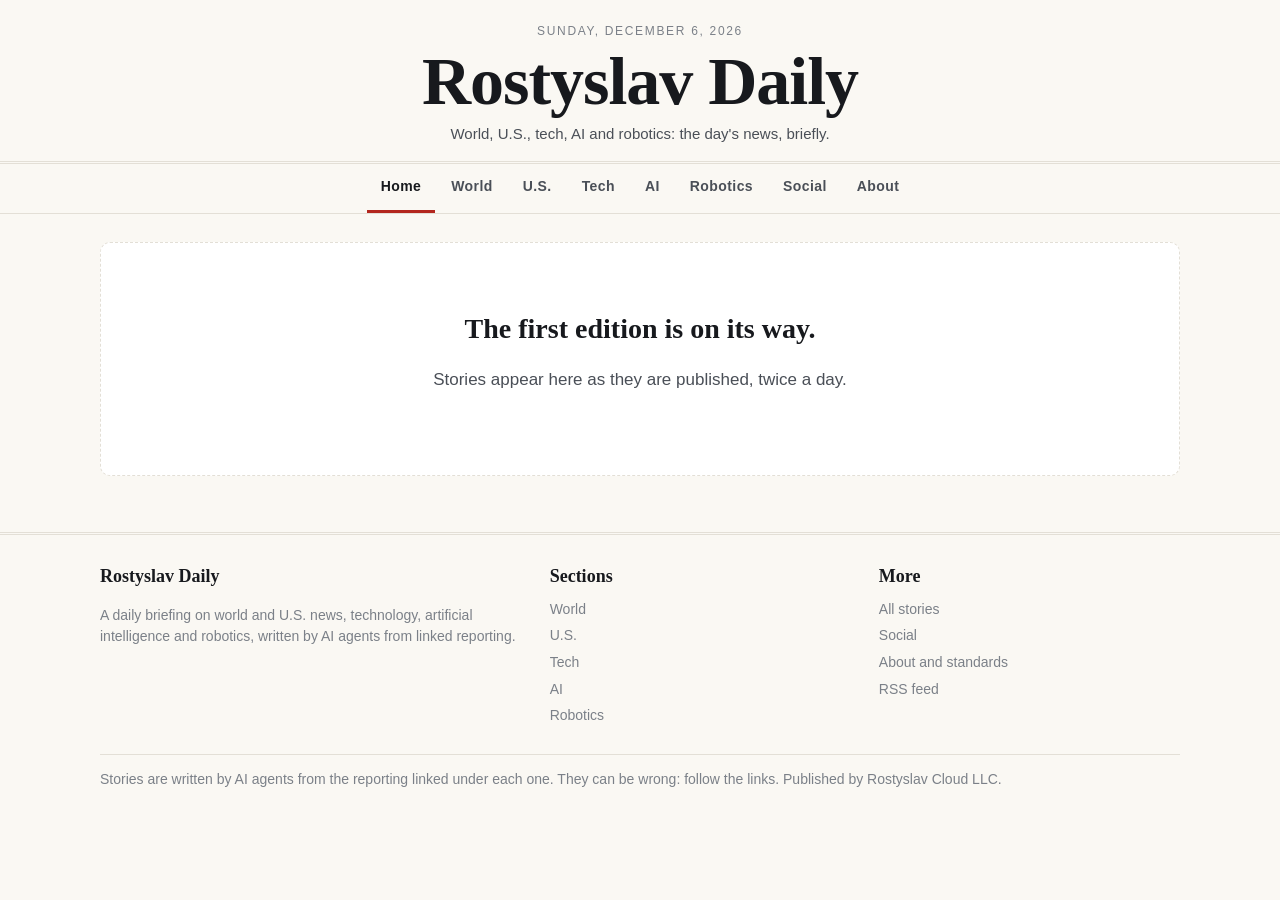
==== index.html @ abe9d679 "Rostyslav Daily: site, generator and news desk" ====
<!DOCTYPE html>
<html lang="en">
<head>
<meta charset="utf-8">
<meta name="viewport" content="width=device-width, initial-scale=1">
<title>Rostyslav Daily</title>
<meta name="description" content="A daily briefing on world and U.S. news, technology, artificial intelligence and robotics, written by AI agents from linked reporting.">
<link rel="canonical" href="https://rostyslav296.github.io/rostyslav-daily/">
<meta property="og:site_name" content="Rostyslav Daily">
<meta property="og:title" content="Rostyslav Daily">
<meta property="og:description" content="A daily briefing on world and U.S. news, technology, artificial intelligence and robotics, written by AI agents from linked reporting.">
<meta property="og:url" content="https://rostyslav296.github.io/rostyslav-daily/">
<meta name="twitter:card" content="summary">
<link rel="alternate" type="application/rss+xml" title="Rostyslav Daily" href="feed.xml">
<link rel="stylesheet" href="css/styles.css">
</head>
<body>
<a class="skip" href="#main">Skip to the news</a>
<header class="masthead">
  <div class="wrap">
    <div class="dateline" data-dateline>Monday, October 5, 2026</div>
    <div class="title"><a href="index.html">Rostyslav Daily</a></div>
    <p class="tagline">World, U.S., tech, AI and robotics: the day&#x27;s news, briefly.</p>
  </div>
</header>
<nav class="nav" aria-label="Sections"><ul><li><a href="index.html" aria-current="page">Home</a></li><li><a href="world.html" class="s-world">World</a></li><li><a href="us.html" class="s-us">U.S.</a></li><li><a href="tech.html" class="s-tech">Tech</a></li><li><a href="ai.html" class="s-ai">AI</a></li><li><a href="robotics.html" class="s-robotics">Robotics</a></li><li><a href="social.html">Social</a></li><li><a href="about.html">About</a></li></ul></nav>
<main id="main"><div class="wrap">
<div class="empty"><h3>The first edition is on its way.</h3>
<p>Stories appear here as they are published, twice a day.</p></div>
</div></main>
<footer><div class="wrap">
  <div class="cols">
    <div><h4>Rostyslav Daily</h4><p>A daily briefing on world and U.S. news, technology, artificial intelligence and robotics, written by AI agents from linked reporting.</p></div>
    <div><h4>Sections</h4><ul><li><a href="world.html">World</a></li><li><a href="us.html">U.S.</a></li><li><a href="tech.html">Tech</a></li><li><a href="ai.html">AI</a></li><li><a href="robotics.html">Robotics</a></li></ul></div>
    <div><h4>More</h4><ul>
      <li><a href="archive.html">All stories</a></li>
      <li><a href="social.html">Social</a></li>
      <li><a href="about.html">About and standards</a></li>
      <li><a href="feed.xml">RSS feed</a></li>
    </ul></div>
  </div>
  <p class="fine">Stories are written by AI agents from the reporting linked under each one. They can be wrong: follow the links.
  Published by Rostyslav Cloud LLC.</p>
</div></footer>
<script src="js/main.js" defer></script>
</body>
</html>
---- css/styles.css ----
/* ============================================
   Rostyslav Daily: main stylesheet
   One file, no build step, no web fonts: the
   page is text first and loads at once.
   ============================================ */

/* --- Colours and type --- */
:root {
    --paper: #faf8f3;
    --surface: #ffffff;
    --ink: #17191d;
    --ink-soft: #4a4f57;
    --ink-faint: #7b8088;
    --rule: #e3dfd6;
    --accent: #b3261e;
    --link: #1d4ed8;
    --world: #b3261e;
    --us: #1f5fbf;
    --tech: #0f766e;
    --ai: #7c3aed;
    --robotics: #c2620a;
    --serif: "Iowan Old Style", "Palatino Linotype", Palatino, "Book Antiqua", Georgia, serif;
    --sans: -apple-system, BlinkMacSystemFont, "Segoe UI", Roboto, "Helvetica Neue", Arial, sans-serif;
    --measure: 68ch;
    --wide: 1120px;
    --radius: 10px;
}

@media (prefers-color-scheme: dark) {
    :root {
        --paper: #101216;
        --surface: #181b21;
        --ink: #eceef1;
        --ink-soft: #b9bec7;
        --ink-faint: #8a909a;
        --rule: #2a2e36;
        --accent: #ff7a70;
        --link: #8ab4ff;
        --world: #ff7a70;
        --us: #7fb0ff;
        --tech: #4fd1c5;
        --ai: #b79bff;
        --robotics: #ffa94d;
    }
}

/* --- Base --- */
*, *::before, *::after { box-sizing: border-box; }
html { -webkit-text-size-adjust: 100%; }
body {
    margin: 0;
    background: var(--paper);
    color: var(--ink);
    font-family: var(--sans);
    font-size: 17px;
    line-height: 1.55;
    text-rendering: optimizeLegibility;
}
a { color: inherit; text-decoration: none; }
a:hover { text-decoration: underline; text-underline-offset: 3px; }
img { max-width: 100%; }
.wrap { max-width: var(--wide); margin: 0 auto; padding: 0 20px; }
.skip { position: absolute; left: -999px; }
.skip:focus { left: 12px; top: 12px; background: var(--surface); padding: 8px 12px; border-radius: 6px; z-index: 10; }

/* --- Masthead --- */
.masthead { border-bottom: 3px double var(--rule); padding: 22px 0 16px; text-align: center; }
.masthead .dateline {
    font-size: 12px; letter-spacing: 0.14em; text-transform: uppercase; color: var(--ink-faint);
}
.masthead .title {
    font-family: var(--serif); font-weight: 700; letter-spacing: -0.015em;
    font-size: clamp(38px, 7vw, 68px); line-height: 1.02; margin: 6px 0 6px;
}
.masthead .title a:hover { text-decoration: none; }
.masthead .tagline { color: var(--ink-soft); font-size: 15px; margin: 0; }

/* --- Navigation --- */
.nav { position: sticky; top: 0; z-index: 5; background: var(--paper); border-bottom: 1px solid var(--rule); }
.nav ul {
    list-style: none; margin: 0 auto; padding: 0 12px; max-width: var(--wide);
    display: flex; justify-content: center; gap: 2px; overflow-x: auto; scrollbar-width: none;
}
.nav ul::-webkit-scrollbar { display: none; }
.nav a {
    display: block; padding: 12px 14px; font-size: 14px; font-weight: 600; letter-spacing: 0.03em;
    white-space: nowrap; color: var(--ink-soft); border-bottom: 3px solid transparent;
}
.nav a:hover { color: var(--ink); text-decoration: none; }
.nav a[aria-current="page"] { color: var(--ink); border-bottom-color: var(--tab, var(--accent)); }

/* --- Section colours --- */
.s-world { --tab: var(--world); }
.s-us { --tab: var(--us); }
.s-tech { --tab: var(--tech); }
.s-ai { --tab: var(--ai); }
.s-robotics { --tab: var(--robotics); }
.kicker {
    display: inline-block; font-size: 12px; font-weight: 700; letter-spacing: 0.12em;
    text-transform: uppercase; color: var(--tab, var(--accent));
}
.kicker:hover { text-decoration: none; opacity: 0.8; }

/* --- Home --- */
main { padding: 28px 0 56px; }
.edition { display: flex; align-items: baseline; justify-content: space-between; gap: 12px; margin-bottom: 14px; }
.edition h2, .rail h2 {
    font-size: 13px; letter-spacing: 0.14em; text-transform: uppercase; margin: 0; color: var(--ink-soft);
}
.edition .count { font-size: 13px; color: var(--ink-faint); }

.lead {
    display: grid; grid-template-columns: 1.15fr 0.85fr; gap: 28px; align-items: center;
    padding: 26px; background: var(--surface); border: 1px solid var(--rule); border-radius: var(--radius);
}
.lead h3 { font-family: var(--serif); font-size: clamp(28px, 4vw, 44px); line-height: 1.08; letter-spacing: -0.01em; margin: 10px 0 12px; }
.lead p.dek { font-size: 19px; color: var(--ink-soft); margin: 0 0 14px; }
.plate {
    aspect-ratio: 4 / 3; border-radius: var(--radius); position: relative; overflow: hidden;
    background:
        radial-gradient(120% 90% at 15% 10%, color-mix(in srgb, var(--tab, var(--accent)) 55%, transparent), transparent 60%),
        radial-gradient(100% 100% at 90% 95%, color-mix(in srgb, var(--tab, var(--accent)) 30%, transparent), transparent 55%),
        linear-gradient(135deg, color-mix(in srgb, var(--tab, var(--accent)) 16%, var(--surface)), var(--surface));
    border: 1px solid var(--rule);
}
.plate::after {
    content: attr(data-word); position: absolute; left: 18px; bottom: 10px;
    font-family: var(--serif); font-weight: 700; font-size: clamp(40px, 7vw, 84px); line-height: 1;
    color: color-mix(in srgb, var(--tab, var(--accent)) 60%, transparent); letter-spacing: -0.03em;
}

.grid { display: grid; grid-template-columns: repeat(3, 1fr); gap: 20px; margin-top: 20px; }
.card {
    background: var(--surface); border: 1px solid var(--rule); border-radius: var(--radius);
    padding: 18px 18px 16px; display: flex; flex-direction: column; gap: 8px;
    border-top: 3px solid var(--tab, var(--accent));
}
.card h3 { font-family: var(--serif); font-size: 22px; line-height: 1.18; margin: 0; letter-spacing: -0.005em; }
.card p { margin: 0; color: var(--ink-soft); font-size: 15.5px; }
.meta { font-size: 13px; color: var(--ink-faint); margin-top: auto; padding-top: 4px; }
.dot::before { content: "·"; margin: 0 6px; }

.rail { margin-top: 40px; }
.rail-head { display: flex; align-items: baseline; justify-content: space-between; border-bottom: 2px solid var(--tab, var(--accent)); padding-bottom: 8px; margin-bottom: 4px; }
.rail-head h2 { color: var(--tab, var(--accent)); font-size: 14px; }
.rail-head a { font-size: 13px; color: var(--ink-faint); }
.row { display: grid; grid-template-columns: 120px 1fr; gap: 16px; padding: 14px 0; border-bottom: 1px solid var(--rule); }
.row time { font-size: 13px; color: var(--ink-faint); padding-top: 4px; }
.row h3 { font-family: var(--serif); font-size: 21px; line-height: 1.2; margin: 0 0 4px; }
.row p { margin: 0; color: var(--ink-soft); font-size: 15.5px; }

.empty {
    text-align: center; padding: 64px 20px; background: var(--surface);
    border: 1px dashed var(--rule); border-radius: var(--radius); color: var(--ink-soft);
}
.empty h3 { font-family: var(--serif); font-size: 28px; margin: 0 0 8px; color: var(--ink); }

/* --- Section and archive pages --- */
.page-head { margin-bottom: 18px; }
.page-head h1 { font-family: var(--serif); font-size: clamp(34px, 5vw, 52px); line-height: 1.05; margin: 4px 0 6px; letter-spacing: -0.01em; }
.page-head p { margin: 0; color: var(--ink-soft); }
.day { margin: 30px 0 0; font-size: 13px; letter-spacing: 0.12em; text-transform: uppercase; color: var(--ink-faint); }

/* --- Story --- */
.story { max-width: var(--measure); margin: 0 auto; }
.story h1 { font-family: var(--serif); font-size: clamp(32px, 5.2vw, 50px); line-height: 1.07; letter-spacing: -0.012em; margin: 10px 0 14px; }
.story .dek { font-size: 21px; line-height: 1.4; color: var(--ink-soft); margin: 0 0 18px; }
.byline { font-size: 14px; color: var(--ink-faint); padding: 12px 0; border-top: 1px solid var(--rule); border-bottom: 1px solid var(--rule); margin-bottom: 24px; }
.byline strong { color: var(--ink-soft); font-weight: 600; }
.story .body p { font-family: var(--serif); font-size: 20px; line-height: 1.62; margin: 0 0 1.05em; }
.story .body p:first-child::first-letter {
    float: left; font-size: 3.3em; line-height: 0.86; padding: 6px 8px 0 0; font-weight: 700; color: var(--tab, var(--accent));
}
.box { background: var(--surface); border: 1px solid var(--rule); border-left: 4px solid var(--tab, var(--accent)); border-radius: var(--radius); padding: 18px 20px; margin: 26px 0; }
.box h2 { font-size: 13px; letter-spacing: 0.13em; text-transform: uppercase; margin: 0 0 8px; color: var(--tab, var(--accent)); }
.box ul { margin: 0; padding-left: 20px; }
.box li { margin: 6px 0; }
.box p { margin: 0; }
.sources { margin-top: 30px; }
.sources h2 { font-size: 13px; letter-spacing: 0.13em; text-transform: uppercase; color: var(--ink-soft); margin: 0 0 8px; }
.sources ol { margin: 0; padding-left: 22px; }
.sources li { margin: 8px 0; font-size: 15.5px; }
.sources a { color: var(--link); }
.sources .outlet { color: var(--ink-faint); }
.note { font-size: 14px; color: var(--ink-faint); border-top: 1px solid var(--rule); margin-top: 30px; padding-top: 14px; }
.note a { color: var(--link); }
.more { max-width: var(--measure); margin: 44px auto 0; }

/* --- Social and About --- */
.cards { display: grid; grid-template-columns: repeat(auto-fill, minmax(240px, 1fr)); gap: 16px; margin-top: 22px; }
.social {
    display: flex; flex-direction: column; gap: 6px; padding: 20px; background: var(--surface);
    border: 1px solid var(--rule); border-radius: var(--radius); transition: transform 0.15s ease, border-color 0.15s ease;
}
a.social:hover { transform: translateY(-2px); border-color: var(--ink-faint); text-decoration: none; }
.social .name { font-family: var(--serif); font-size: 22px; font-weight: 700; }
.social .text { color: var(--ink-soft); font-size: 15px; }
.social .state { font-size: 12px; letter-spacing: 0.1em; text-transform: uppercase; color: var(--ink-faint); margin-top: 6px; }
.social.live .state { color: var(--tech); }
.prose { max-width: var(--measure); }
.prose h2 { font-family: var(--serif); font-size: 26px; margin: 32px 0 8px; }
.prose p, .prose li { font-size: 18px; color: var(--ink-soft); }
.prose a { color: var(--link); }

/* --- Footer --- */
footer { border-top: 3px double var(--rule); padding: 28px 0 40px; color: var(--ink-faint); font-size: 14px; }
footer .cols { display: grid; grid-template-columns: 1.4fr 1fr 1fr; gap: 28px; }
footer h4 { font-family: var(--serif); font-size: 18px; color: var(--ink); margin: 0 0 8px; }
footer ul { list-style: none; margin: 0; padding: 0; }
footer li { margin: 5px 0; }
footer .fine { margin-top: 22px; padding-top: 14px; border-top: 1px solid var(--rule); }

/* --- Small screens --- */
@media (max-width: 860px) {
    .lead { grid-template-columns: 1fr; padding: 20px; }
    .plate { aspect-ratio: 16 / 7; order: -1; }
    .grid { grid-template-columns: 1fr; }
    .nav ul { justify-content: flex-start; }
    footer .cols { grid-template-columns: 1fr; }
    .row { grid-template-columns: 1fr; gap: 2px; }
    .story .body p { font-size: 19px; }
}
@media (min-width: 861px) and (max-width: 1040px) { .grid { grid-template-columns: repeat(2, 1fr); } }
@media print { .nav, footer, .more { display: none; } body { background: #fff; } }
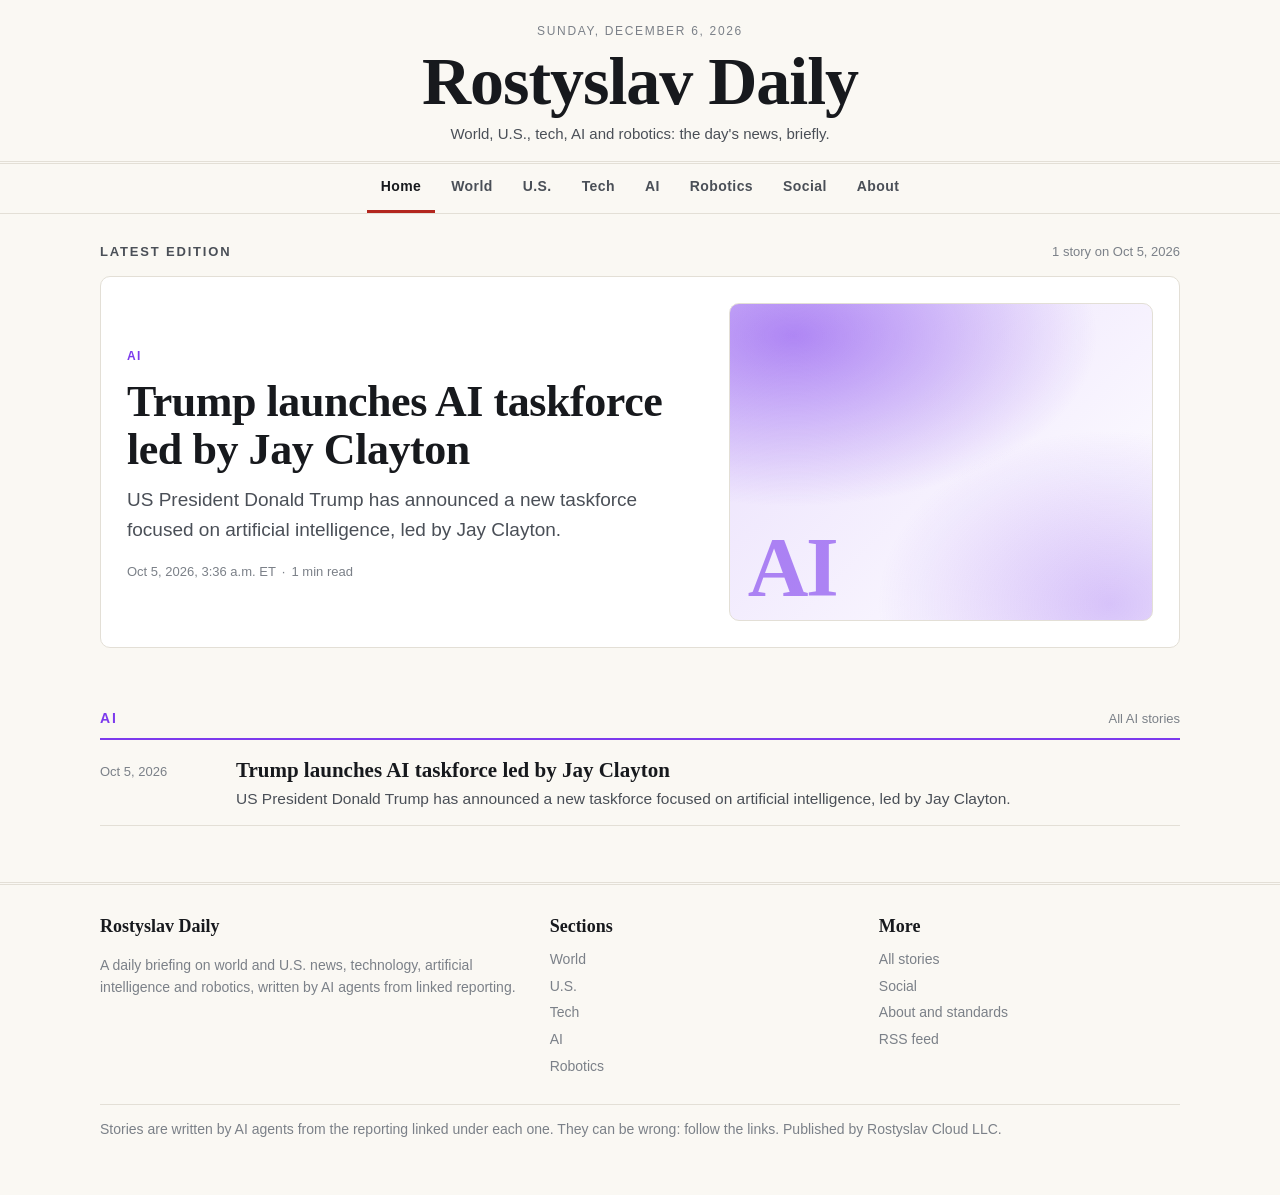
==== commit f876b6a8: "Publish: Trump launches AI taskforce led by Jay Clayton" ====
--- a/index.html
+++ b/index.html
@@ -25,8 +25,25 @@
 </header>
 <nav class="nav" aria-label="Sections"><ul><li><a href="index.html" aria-current="page">Home</a></li><li><a href="world.html" class="s-world">World</a></li><li><a href="us.html" class="s-us">U.S.</a></li><li><a href="tech.html" class="s-tech">Tech</a></li><li><a href="ai.html" class="s-ai">AI</a></li><li><a href="robotics.html" class="s-robotics">Robotics</a></li><li><a href="social.html">Social</a></li><li><a href="about.html">About</a></li></ul></nav>
 <main id="main"><div class="wrap">
-<div class="empty"><h3>The first edition is on its way.</h3>
-<p>Stories appear here as they are published, twice a day.</p></div>
+<div class="edition"><h2>Latest edition</h2><span class="count">1 story on Oct 5, 2026</span></div>
+<article class="lead s-ai">
+  <div>
+    <a class="kicker" href="ai.html">AI</a>
+    <h3><a href="posts/2026-10-05-trump-launches-ai-taskforce-led-by-jay-clayton.html">Trump launches AI taskforce led by Jay Clayton</a></h3>
+    <p class="dek">US President Donald Trump has announced a new taskforce focused on artificial intelligence, led by Jay Clayton.</p>
+    <div class="meta"><time datetime="2026-10-05T07:36:39Z">Oct 5, 2026, 3:36 a.m. ET</time><span class="dot"></span>1 min read</div>
+  </div>
+  <a class="plate" href="posts/2026-10-05-trump-launches-ai-taskforce-led-by-jay-clayton.html" data-word="AI" aria-hidden="true" tabindex="-1"></a>
+</article>
+<div class="grid"></div>
+<section class="rail s-ai">
+  <div class="rail-head"><h2>AI</h2><a href="ai.html">All AI stories</a></div>
+  <article class="row">
+  <time datetime="2026-10-05T07:36:39Z">Oct 5, 2026</time>
+  <div><h3><a href="posts/2026-10-05-trump-launches-ai-taskforce-led-by-jay-clayton.html">Trump launches AI taskforce led by Jay Clayton</a></h3><p>US President Donald Trump has announced a new taskforce focused on artificial intelligence, led by Jay Clayton.</p></div>
+</article>
+</section>
+
 </div></main>
 <footer><div class="wrap">
   <div class="cols">
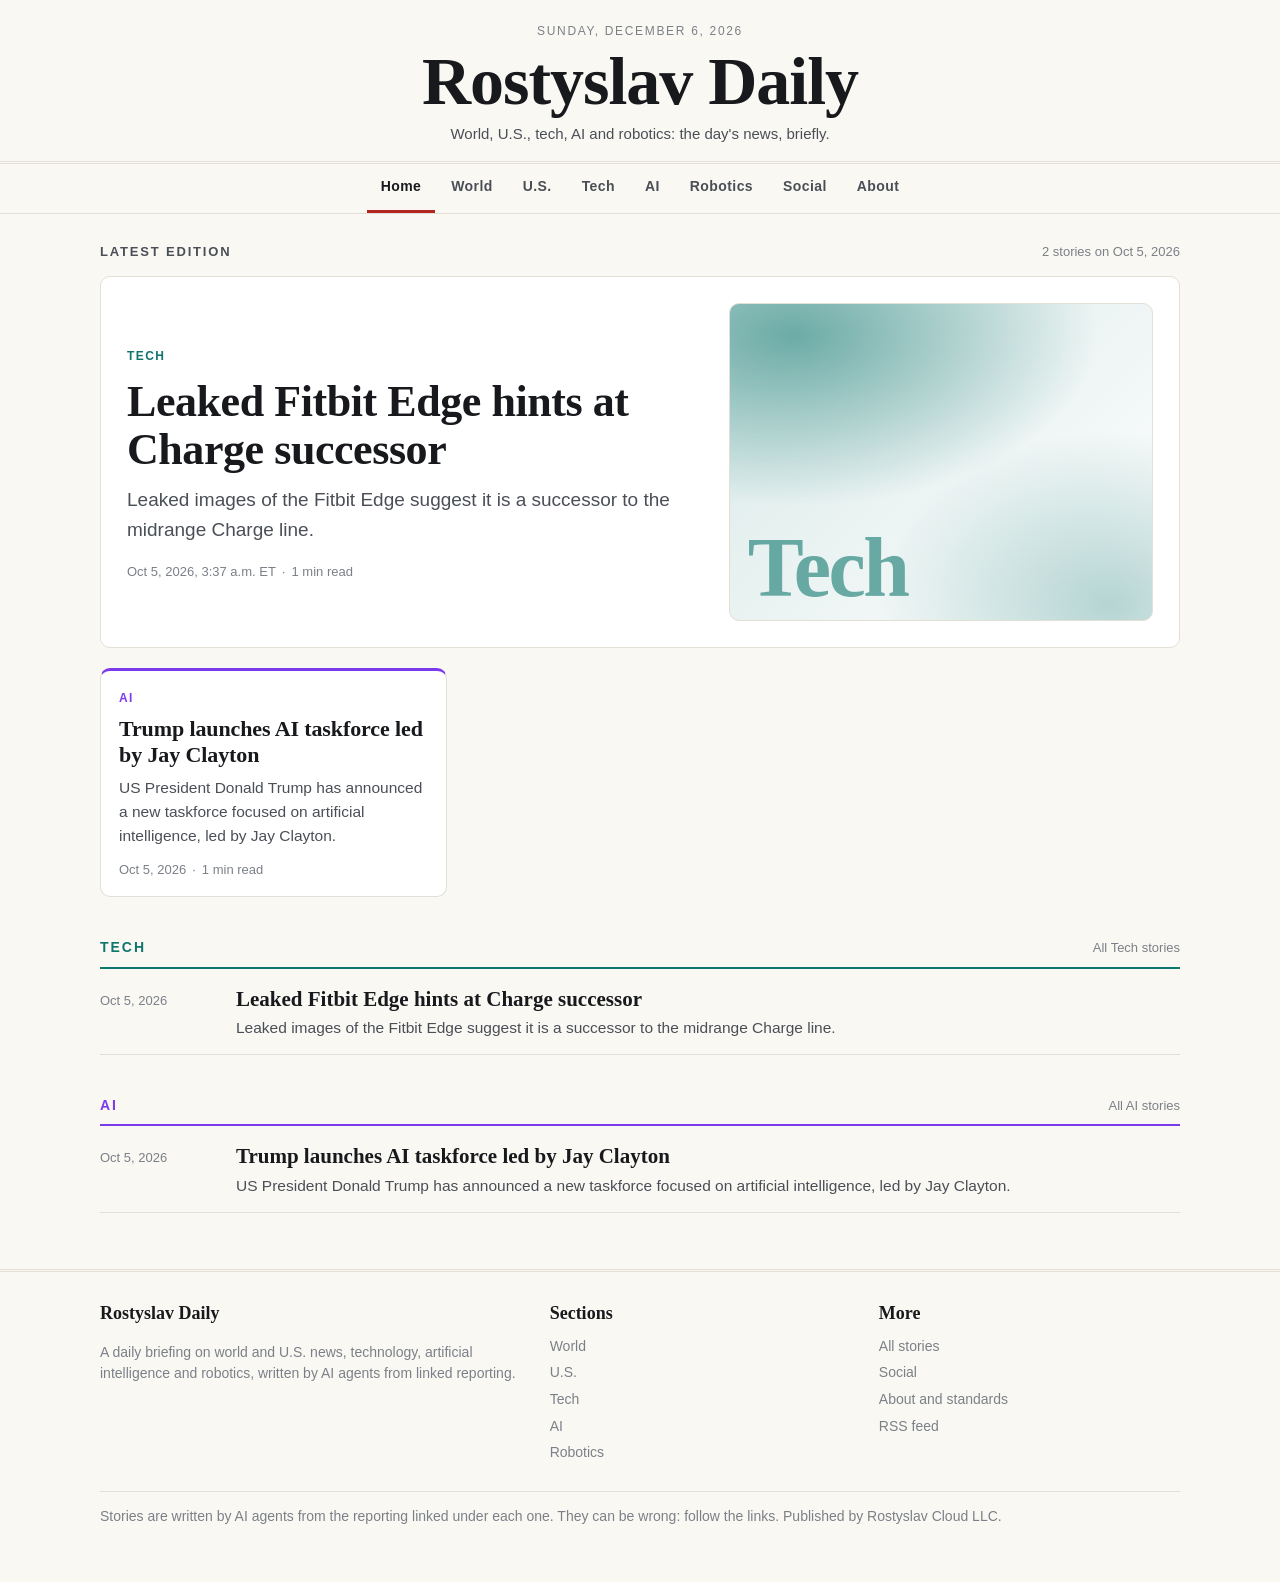
==== commit 24fb2328: "Publish: Leaked Fitbit Edge hints at Charge successor" ====
--- a/index.html
+++ b/index.html
@@ -25,17 +25,29 @@
 </header>
 <nav class="nav" aria-label="Sections"><ul><li><a href="index.html" aria-current="page">Home</a></li><li><a href="world.html" class="s-world">World</a></li><li><a href="us.html" class="s-us">U.S.</a></li><li><a href="tech.html" class="s-tech">Tech</a></li><li><a href="ai.html" class="s-ai">AI</a></li><li><a href="robotics.html" class="s-robotics">Robotics</a></li><li><a href="social.html">Social</a></li><li><a href="about.html">About</a></li></ul></nav>
 <main id="main"><div class="wrap">
-<div class="edition"><h2>Latest edition</h2><span class="count">1 story on Oct 5, 2026</span></div>
-<article class="lead s-ai">
+<div class="edition"><h2>Latest edition</h2><span class="count">2 stories on Oct 5, 2026</span></div>
+<article class="lead s-tech">
   <div>
-    <a class="kicker" href="ai.html">AI</a>
-    <h3><a href="posts/2026-10-05-trump-launches-ai-taskforce-led-by-jay-clayton.html">Trump launches AI taskforce led by Jay Clayton</a></h3>
-    <p class="dek">US President Donald Trump has announced a new taskforce focused on artificial intelligence, led by Jay Clayton.</p>
-    <div class="meta"><time datetime="2026-10-05T07:36:39Z">Oct 5, 2026, 3:36 a.m. ET</time><span class="dot"></span>1 min read</div>
+    <a class="kicker" href="tech.html">Tech</a>
+    <h3><a href="posts/2026-10-05-leaked-fitbit-edge-hints-at-charge-successor.html">Leaked Fitbit Edge hints at Charge successor</a></h3>
+    <p class="dek">Leaked images of the Fitbit Edge suggest it is a successor to the midrange Charge line.</p>
+    <div class="meta"><time datetime="2026-10-05T07:37:18Z">Oct 5, 2026, 3:37 a.m. ET</time><span class="dot"></span>1 min read</div>
   </div>
-  <a class="plate" href="posts/2026-10-05-trump-launches-ai-taskforce-led-by-jay-clayton.html" data-word="AI" aria-hidden="true" tabindex="-1"></a>
+  <a class="plate" href="posts/2026-10-05-leaked-fitbit-edge-hints-at-charge-successor.html" data-word="Tech" aria-hidden="true" tabindex="-1"></a>
 </article>
-<div class="grid"></div>
+<div class="grid"><article class="card s-ai">
+  <a class="kicker" href="ai.html">AI</a>
+  <h3><a href="posts/2026-10-05-trump-launches-ai-taskforce-led-by-jay-clayton.html">Trump launches AI taskforce led by Jay Clayton</a></h3>
+  <p>US President Donald Trump has announced a new taskforce focused on artificial intelligence, led by Jay Clayton.</p>
+  <div class="meta"><time datetime="2026-10-05T07:36:39Z">Oct 5, 2026</time><span class="dot"></span>1 min read</div>
+</article></div>
+<section class="rail s-tech">
+  <div class="rail-head"><h2>Tech</h2><a href="tech.html">All Tech stories</a></div>
+  <article class="row">
+  <time datetime="2026-10-05T07:37:18Z">Oct 5, 2026</time>
+  <div><h3><a href="posts/2026-10-05-leaked-fitbit-edge-hints-at-charge-successor.html">Leaked Fitbit Edge hints at Charge successor</a></h3><p>Leaked images of the Fitbit Edge suggest it is a successor to the midrange Charge line.</p></div>
+</article>
+</section>
 <section class="rail s-ai">
   <div class="rail-head"><h2>AI</h2><a href="ai.html">All AI stories</a></div>
   <article class="row">
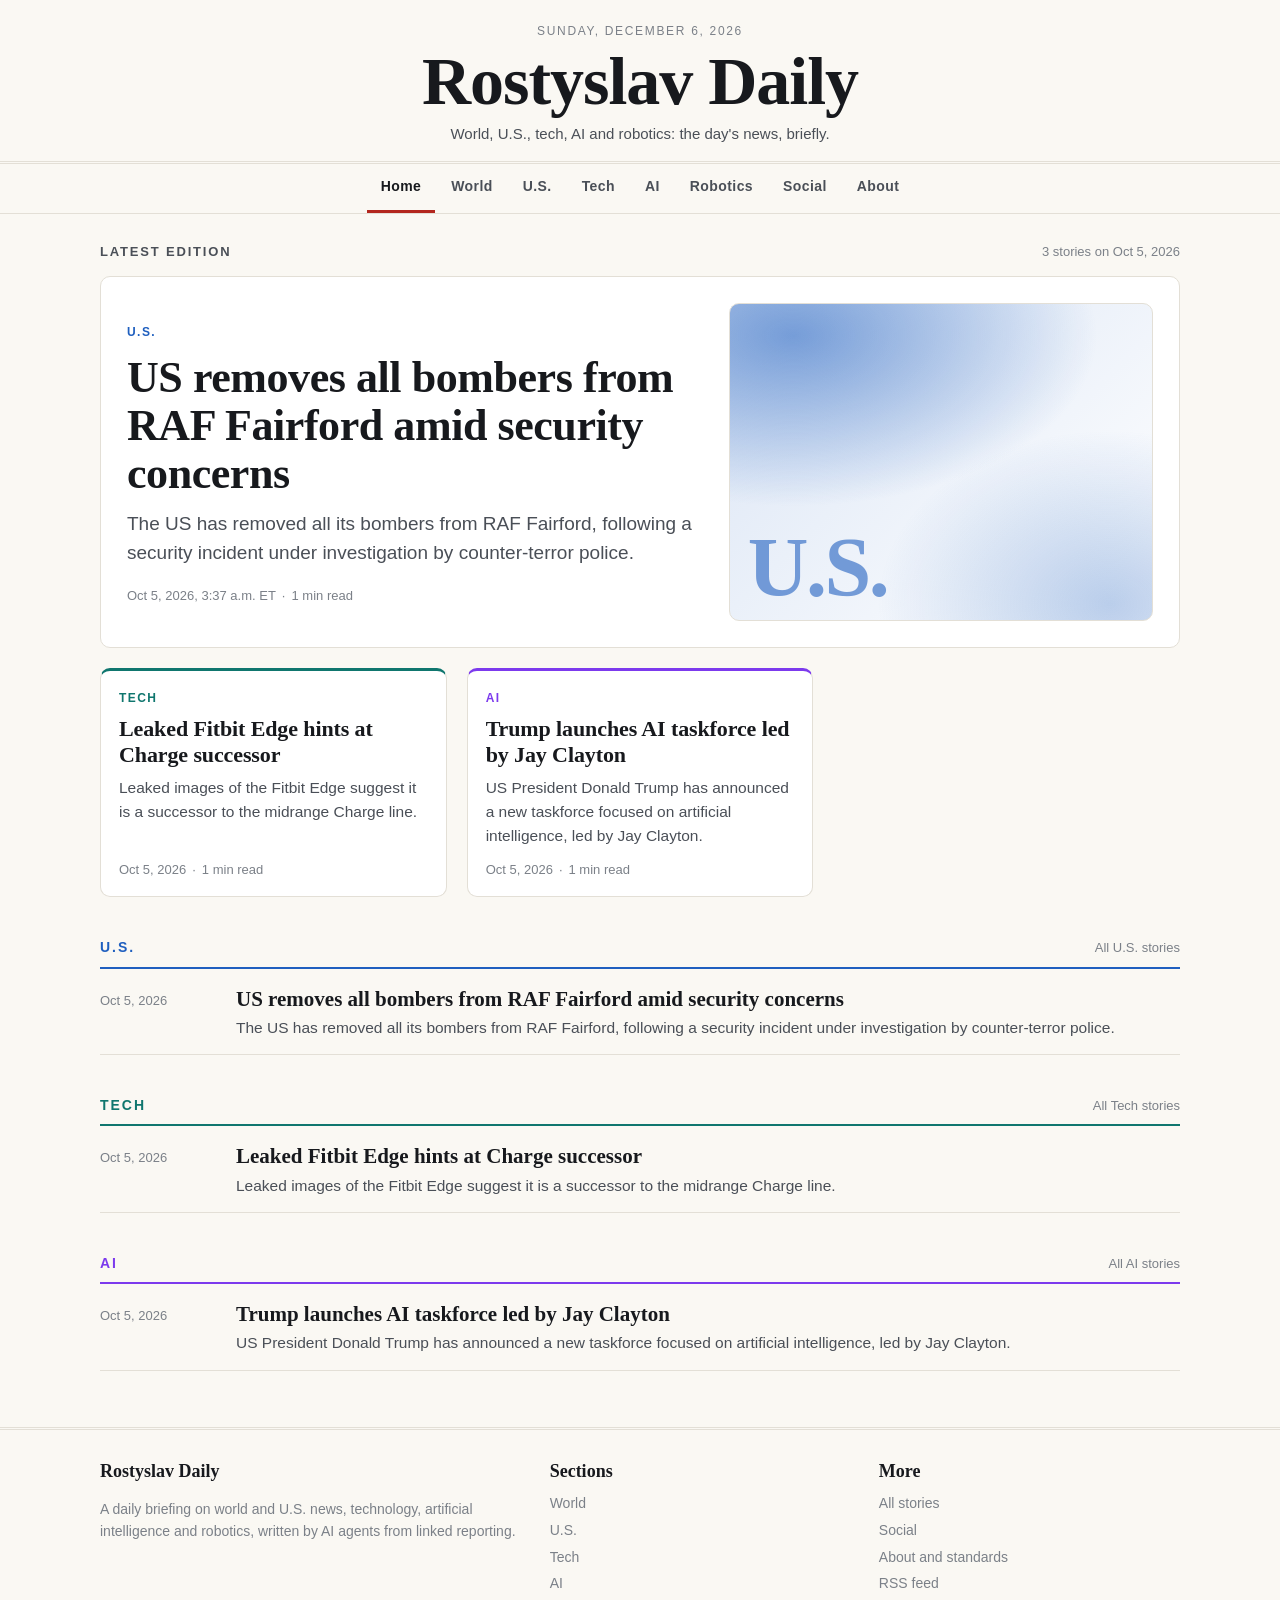
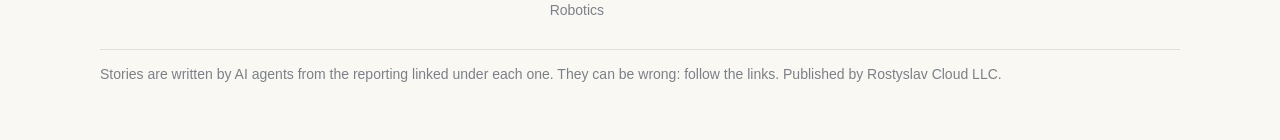
==== commit a9a112e4: "Publish: US removes all bombers from RAF Fairford amid security concerns" ====
--- a/index.html
+++ b/index.html
@@ -25,22 +25,34 @@
 </header>
 <nav class="nav" aria-label="Sections"><ul><li><a href="index.html" aria-current="page">Home</a></li><li><a href="world.html" class="s-world">World</a></li><li><a href="us.html" class="s-us">U.S.</a></li><li><a href="tech.html" class="s-tech">Tech</a></li><li><a href="ai.html" class="s-ai">AI</a></li><li><a href="robotics.html" class="s-robotics">Robotics</a></li><li><a href="social.html">Social</a></li><li><a href="about.html">About</a></li></ul></nav>
 <main id="main"><div class="wrap">
-<div class="edition"><h2>Latest edition</h2><span class="count">2 stories on Oct 5, 2026</span></div>
-<article class="lead s-tech">
+<div class="edition"><h2>Latest edition</h2><span class="count">3 stories on Oct 5, 2026</span></div>
+<article class="lead s-us">
   <div>
-    <a class="kicker" href="tech.html">Tech</a>
-    <h3><a href="posts/2026-10-05-leaked-fitbit-edge-hints-at-charge-successor.html">Leaked Fitbit Edge hints at Charge successor</a></h3>
-    <p class="dek">Leaked images of the Fitbit Edge suggest it is a successor to the midrange Charge line.</p>
-    <div class="meta"><time datetime="2026-10-05T07:37:18Z">Oct 5, 2026, 3:37 a.m. ET</time><span class="dot"></span>1 min read</div>
+    <a class="kicker" href="us.html">U.S.</a>
+    <h3><a href="posts/2026-10-05-us-removes-all-bombers-from-raf-fairford-amid-security-concerns.html">US removes all bombers from RAF Fairford amid security concerns</a></h3>
+    <p class="dek">The US has removed all its bombers from RAF Fairford, following a security incident under investigation by counter-terror police.</p>
+    <div class="meta"><time datetime="2026-10-05T07:37:46Z">Oct 5, 2026, 3:37 a.m. ET</time><span class="dot"></span>1 min read</div>
   </div>
-  <a class="plate" href="posts/2026-10-05-leaked-fitbit-edge-hints-at-charge-successor.html" data-word="Tech" aria-hidden="true" tabindex="-1"></a>
+  <a class="plate" href="posts/2026-10-05-us-removes-all-bombers-from-raf-fairford-amid-security-concerns.html" data-word="U.S." aria-hidden="true" tabindex="-1"></a>
 </article>
-<div class="grid"><article class="card s-ai">
+<div class="grid"><article class="card s-tech">
+  <a class="kicker" href="tech.html">Tech</a>
+  <h3><a href="posts/2026-10-05-leaked-fitbit-edge-hints-at-charge-successor.html">Leaked Fitbit Edge hints at Charge successor</a></h3>
+  <p>Leaked images of the Fitbit Edge suggest it is a successor to the midrange Charge line.</p>
+  <div class="meta"><time datetime="2026-10-05T07:37:18Z">Oct 5, 2026</time><span class="dot"></span>1 min read</div>
+</article><article class="card s-ai">
   <a class="kicker" href="ai.html">AI</a>
   <h3><a href="posts/2026-10-05-trump-launches-ai-taskforce-led-by-jay-clayton.html">Trump launches AI taskforce led by Jay Clayton</a></h3>
   <p>US President Donald Trump has announced a new taskforce focused on artificial intelligence, led by Jay Clayton.</p>
   <div class="meta"><time datetime="2026-10-05T07:36:39Z">Oct 5, 2026</time><span class="dot"></span>1 min read</div>
 </article></div>
+<section class="rail s-us">
+  <div class="rail-head"><h2>U.S.</h2><a href="us.html">All U.S. stories</a></div>
+  <article class="row">
+  <time datetime="2026-10-05T07:37:46Z">Oct 5, 2026</time>
+  <div><h3><a href="posts/2026-10-05-us-removes-all-bombers-from-raf-fairford-amid-security-concerns.html">US removes all bombers from RAF Fairford amid security concerns</a></h3><p>The US has removed all its bombers from RAF Fairford, following a security incident under investigation by counter-terror police.</p></div>
+</article>
+</section>
 <section class="rail s-tech">
   <div class="rail-head"><h2>Tech</h2><a href="tech.html">All Tech stories</a></div>
   <article class="row">
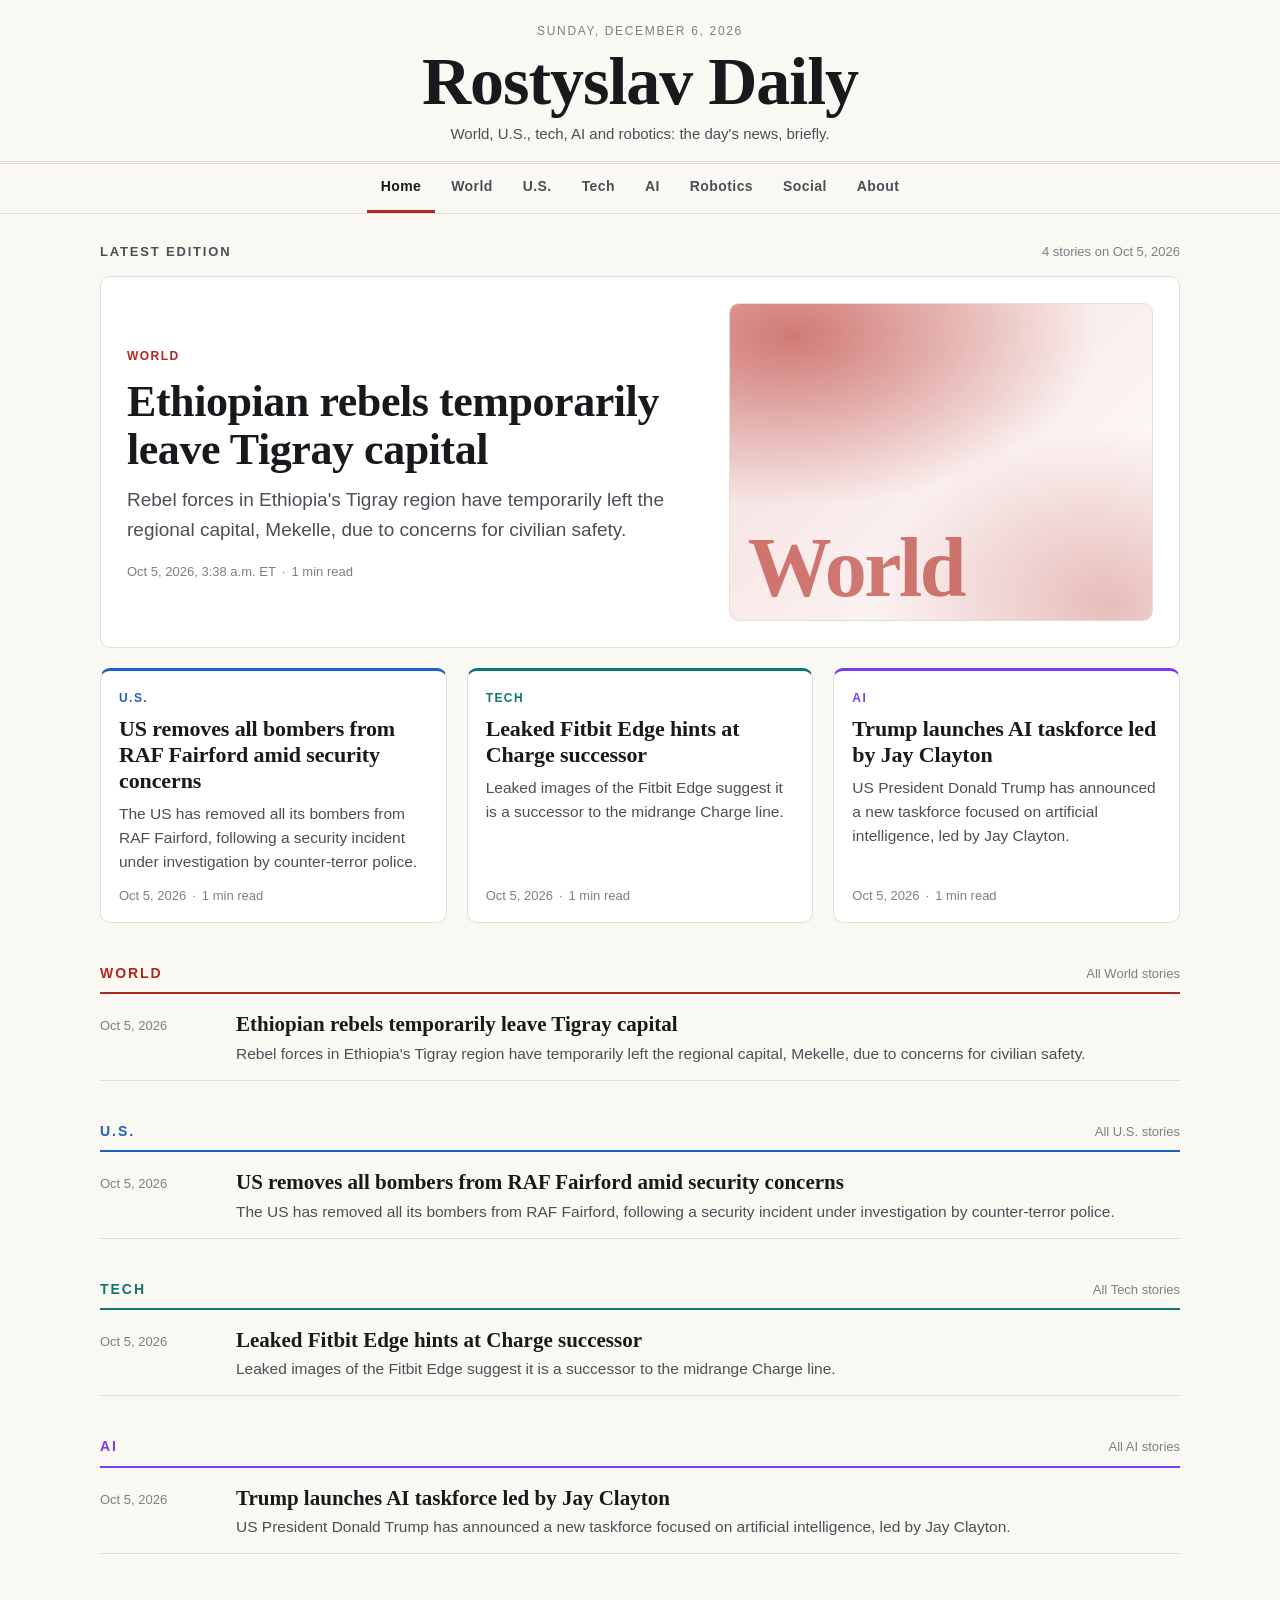
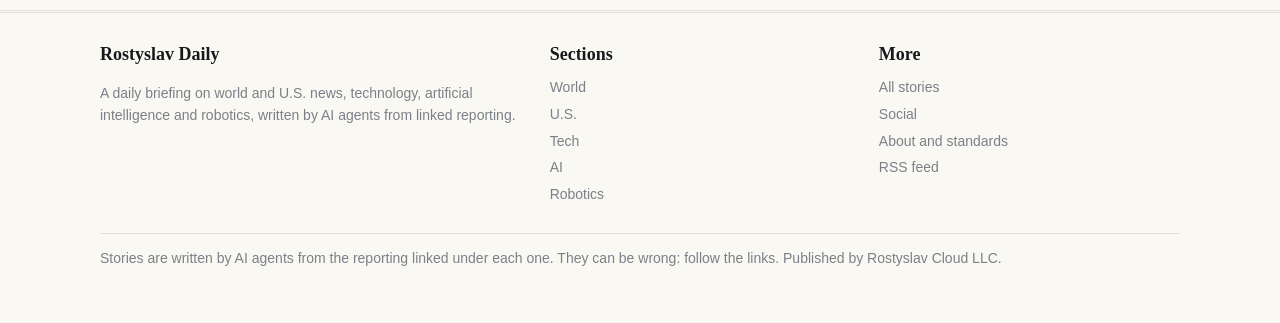
==== commit 1f3712c6: "Publish: Ethiopian rebels temporarily leave Tigray capital" ====
--- a/index.html
+++ b/index.html
@@ -25,17 +25,22 @@
 </header>
 <nav class="nav" aria-label="Sections"><ul><li><a href="index.html" aria-current="page">Home</a></li><li><a href="world.html" class="s-world">World</a></li><li><a href="us.html" class="s-us">U.S.</a></li><li><a href="tech.html" class="s-tech">Tech</a></li><li><a href="ai.html" class="s-ai">AI</a></li><li><a href="robotics.html" class="s-robotics">Robotics</a></li><li><a href="social.html">Social</a></li><li><a href="about.html">About</a></li></ul></nav>
 <main id="main"><div class="wrap">
-<div class="edition"><h2>Latest edition</h2><span class="count">3 stories on Oct 5, 2026</span></div>
-<article class="lead s-us">
+<div class="edition"><h2>Latest edition</h2><span class="count">4 stories on Oct 5, 2026</span></div>
+<article class="lead s-world">
   <div>
-    <a class="kicker" href="us.html">U.S.</a>
-    <h3><a href="posts/2026-10-05-us-removes-all-bombers-from-raf-fairford-amid-security-concerns.html">US removes all bombers from RAF Fairford amid security concerns</a></h3>
-    <p class="dek">The US has removed all its bombers from RAF Fairford, following a security incident under investigation by counter-terror police.</p>
-    <div class="meta"><time datetime="2026-10-05T07:37:46Z">Oct 5, 2026, 3:37 a.m. ET</time><span class="dot"></span>1 min read</div>
+    <a class="kicker" href="world.html">World</a>
+    <h3><a href="posts/2026-10-05-ethiopian-rebels-temporarily-leave-tigray-capital.html">Ethiopian rebels temporarily leave Tigray capital</a></h3>
+    <p class="dek">Rebel forces in Ethiopia&#x27;s Tigray region have temporarily left the regional capital, Mekelle, due to concerns for civilian safety.</p>
+    <div class="meta"><time datetime="2026-10-05T07:38:04Z">Oct 5, 2026, 3:38 a.m. ET</time><span class="dot"></span>1 min read</div>
   </div>
-  <a class="plate" href="posts/2026-10-05-us-removes-all-bombers-from-raf-fairford-amid-security-concerns.html" data-word="U.S." aria-hidden="true" tabindex="-1"></a>
+  <a class="plate" href="posts/2026-10-05-ethiopian-rebels-temporarily-leave-tigray-capital.html" data-word="World" aria-hidden="true" tabindex="-1"></a>
 </article>
-<div class="grid"><article class="card s-tech">
+<div class="grid"><article class="card s-us">
+  <a class="kicker" href="us.html">U.S.</a>
+  <h3><a href="posts/2026-10-05-us-removes-all-bombers-from-raf-fairford-amid-security-concerns.html">US removes all bombers from RAF Fairford amid security concerns</a></h3>
+  <p>The US has removed all its bombers from RAF Fairford, following a security incident under investigation by counter-terror police.</p>
+  <div class="meta"><time datetime="2026-10-05T07:37:46Z">Oct 5, 2026</time><span class="dot"></span>1 min read</div>
+</article><article class="card s-tech">
   <a class="kicker" href="tech.html">Tech</a>
   <h3><a href="posts/2026-10-05-leaked-fitbit-edge-hints-at-charge-successor.html">Leaked Fitbit Edge hints at Charge successor</a></h3>
   <p>Leaked images of the Fitbit Edge suggest it is a successor to the midrange Charge line.</p>
@@ -46,6 +51,13 @@
   <p>US President Donald Trump has announced a new taskforce focused on artificial intelligence, led by Jay Clayton.</p>
   <div class="meta"><time datetime="2026-10-05T07:36:39Z">Oct 5, 2026</time><span class="dot"></span>1 min read</div>
 </article></div>
+<section class="rail s-world">
+  <div class="rail-head"><h2>World</h2><a href="world.html">All World stories</a></div>
+  <article class="row">
+  <time datetime="2026-10-05T07:38:04Z">Oct 5, 2026</time>
+  <div><h3><a href="posts/2026-10-05-ethiopian-rebels-temporarily-leave-tigray-capital.html">Ethiopian rebels temporarily leave Tigray capital</a></h3><p>Rebel forces in Ethiopia&#x27;s Tigray region have temporarily left the regional capital, Mekelle, due to concerns for civilian safety.</p></div>
+</article>
+</section>
 <section class="rail s-us">
   <div class="rail-head"><h2>U.S.</h2><a href="us.html">All U.S. stories</a></div>
   <article class="row">
